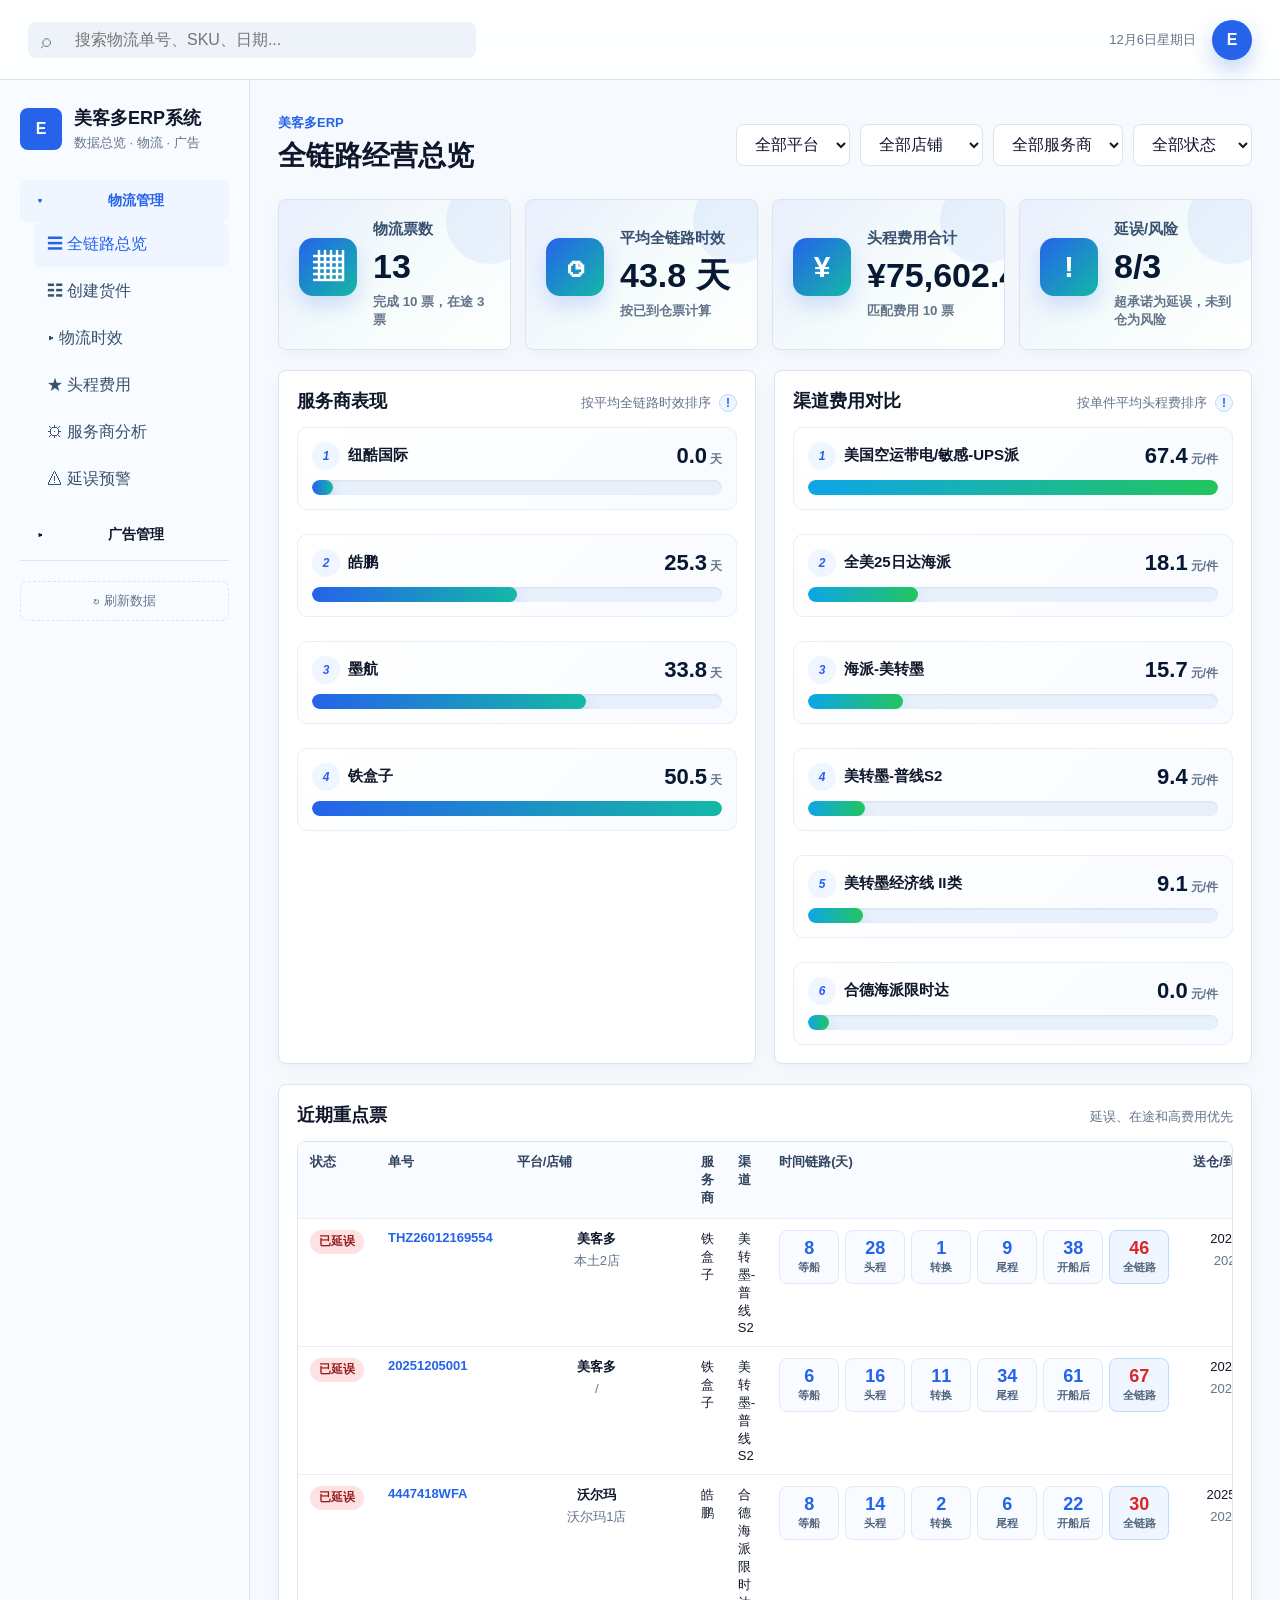
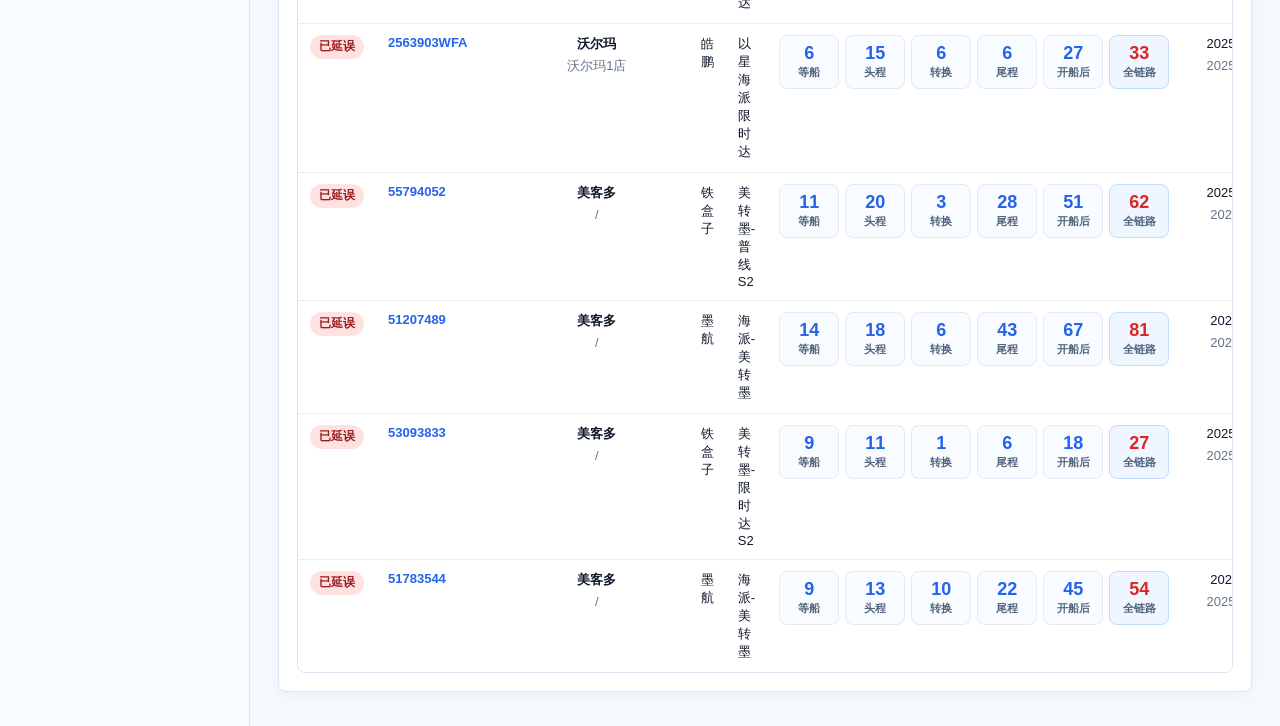
==== erp.html @ ea3d3264 "Add files via upload" ====
﻿<!doctype html>
<html lang="zh-CN">
<head>
  <meta charset="UTF-8" />
  <meta name="viewport" content="width=device-width, initial-scale=1.0" />
  <title>美客多ERP系统</title>
  <link rel="stylesheet" href="./styles.css?v=202605110001" />
  <link rel="stylesheet" href="./erp.css" />
</head>
<body>
  <div class="shell">
    <!-- 顶部栏 -->
    <header class="app-header">
      <div class="search-box">
        <span class="search-icon">&#x2315;</span>
        <input id="global-search" type="search" placeholder="搜索物流单号、SKU、日期..." />
      </div>
      <div class="header-right">
        <span class="header-time" id="header-time"></span>
        <div class="avatar" id="header-avatar">E</div>
      </div>
    </header>

    <div class="layout">
      <!-- 统一侧边栏 -->
      <aside class="sidebar">
        <div class="brand">
          <div class="brand-mark">E</div>
          <div>
            <h1>美客多ERP系统</h1>
            <p>数据总览 &middot; 物流 &middot; 广告</p>
          </div>
        </div>
        <nav class="nav">
          <div class="nav-group" data-group="logistics">
            <button class="nav-group-toggle" data-group="logistics">
              <span class="nav-group-arrow">&#9656;</span>
              <span class="nav-group-text">物流管理</span>
            </button>
            <div class="nav-group-items collapsed">
              <button class="nav-btn active" data-view="dashboard">
                <span class="nav-icon">&#9776;</span> 全链路总览
              </button>
              <button class="nav-btn" data-view="create">
                <span class="nav-icon">&#9783;</span> 创建货件
              </button>
              <button class="nav-btn" data-view="tracking">
                <span class="nav-icon">&#9656;</span> 物流时效
              </button>
              <button class="nav-btn" data-view="costs">
                <span class="nav-icon">&#9733;</span> 头程费用
              </button>
              <button class="nav-btn" data-view="providers">
                <span class="nav-icon">&#9881;</span> 服务商分析
              </button>
              <button class="nav-btn" data-view="alerts">
                <span class="nav-icon">&#9888;</span> 延误预警
              </button>
            </div>
          </div>
          <div class="nav-group" data-group="ads">
            <button class="nav-group-toggle" data-group="ads">
              <span class="nav-group-arrow">&#9656;</span>
              <span class="nav-group-text">广告管理</span>
            </button>
            <div class="nav-group-items collapsed">
              <button class="nav-btn ad-nav-btn" data-view="ad-dashboard">
                <span class="nav-icon">&#9776;</span> &#24215;&#38138;&#32463;&#33829;&#24635;&#35272;
              </button>
              <button class="nav-btn ad-nav-btn" data-view="ad-profit">
                <span class="nav-icon">&#9638;</span> &#27599;&#26085;&#30408;&#21033;&#34920;
              </button>
              <button class="nav-btn ad-nav-btn" data-view="ad-detail">
                <span class="nav-icon">&#9783;</span> &#21333;&#21697;&#24191;&#21578;&#35786;&#26029;
              </button>
              <button class="nav-btn ad-nav-btn" data-view="ad-manage">
                <span class="nav-icon">&#9881;</span> &#25968;&#25454;&#23548;&#20837;
              </button>



            </div>
          </div>
        </nav>
        <div class="sidebar-footer">
          <button class="refresh-btn" id="refresh-data" title="刷新数据">&#x21bb; 刷新数据</button>
        </div>
      </aside>

      <!-- 主内容区 -->
      <main class="main">
        <header class="page-head">
          <div>
            <p class="eyebrow" id="page-eyebrow">美客多ERP</p>
            <div class="title-row">
              <h2 id="view-title">全链路经营总览</h2>
              <button class="ghost-btn back-list-btn" type="button" id="back-to-list" data-view-target="tracking" hidden>返回</button>
            </div>
          </div>
          <div class="page-tools" id="page-tools">
            <!-- 物流筛选器 -->
            <div class="filters logistics-filters" id="logistics-filters">
              <select id="platform-filter" aria-label="平台筛选"></select>
              <select id="store-filter" aria-label="店铺筛选"></select>
              <select id="provider-filter" aria-label="服务商筛选"></select>
              <select id="status-filter" aria-label="状态筛选">
                <option value="all">全部状态</option>
                <option value="delayed">已延误</option>
                <option value="risk">在途风险</option>
                <option value="normal">正常/完成</option>
              </select>
            </div>
            <!-- 广告筛选器 -->
            <div class="filters ad-filters" id="ad-filters" style="display:none">
              <select id="filter-store" aria-label="按店铺"></select>
              <select id="filter-sku" aria-label="按SKU"></select>
              <select id="filter-range" aria-label="时间段">
                <option value="today">今日</option>
                <option value="7" selected>近7天</option>
                <option value="15">近15天</option>
                <option value="30">30天</option>
                <option value="recent30">近30天</option>
                <option value="month">按月份</option>
                <option value="custom">自定义</option>
              </select>
              <input id="filter-start" type="date" aria-label="开始日期" hidden />
              <input id="filter-end" type="date" aria-label="结束日期" hidden />
              <select id="filter-month" aria-label="按月份">
                <option value="">全部月份</option>
              </select>
            </div>
          </div>
        </header>

        <!-- ═══ 物流模块 ═══ -->
        <section id="dashboard" class="view logistics-module active">
          <div class="kpi-grid" id="kpi-grid"></div>
          <div class="split">
            <section class="panel">
              <div class="panel-head"><h3>服务商表现</h3><span>按平均全链路时效排序 <button class="tip" type="button" aria-label="计算逻辑">!</button><em class="tip-pop">仅统计当前筛选下已到海外仓的货件；平均全链路时效 = 每票(海外仓到货日期 - 送仓日期)的平均值，数值越小代表越快。</em></span></div>
              <div id="provider-bars" class="bar-list"></div>
            </section>
            <section class="panel">
              <div class="panel-head"><h3>渠道费用对比</h3><span>按单件平均头程费排序 <button class="tip" type="button" aria-label="计算逻辑">!</button><em class="tip-pop">按当前货件逐票计算；单件平均头程费 = 单票总费用 / 单票总数量，再按渠道取平均值并从高到低展示。</em></span></div>
              <div id="channel-bars" class="bar-list"></div>
            </section>
          </div>
          <section class="panel">
            <div class="panel-head"><h3>近期重点票</h3><span>延误、在途和高费用优先</span></div>
            <div class="table-wrap"><table id="priority-table"></table></div>
          </section>
        </section>

        <section id="create" class="view logistics-module">
          <div class="form-page">
            <div class="form-main">
              <form id="shipment-form">
                <input name="recordId" type="hidden" />
                <section class="form-panel">
                  <div class="section-title"><span>&#9633;</span><h3>基本信息</h3></div>
                  <div class="form-grid">
                    <label data-field-label="服务商">服务商 *<input name="provider" list="provider-options" placeholder="选择或输入服务商" required /></label>
                    <label data-field-label="物流渠道">物流渠道<input name="channel" list="channel-options" placeholder="选择或输入渠道" /></label>
                    <label data-field-label="物流商单号">物流商单号 *<input name="trackingNo" placeholder="请输入物流商单号" required /></label>
                    <label data-field-label="平台">平台 *<input name="platform" list="platform-options" placeholder="选择或输入平台" required /></label>
                    <label data-field-label="店铺">店铺<input name="store" list="store-options" placeholder="选择或输入店铺" /></label>
                    <label data-field-label="平台货件号">平台货件号<input name="platformShipmentNo" placeholder="请输入平台货件号" /></label>
                    <label data-field-label="下单日期">下单日期<input name="orderDate" type="text" data-date-input readonly placeholder="选择日期" /></label>
                    <label data-field-label="状态">状态
                      <select name="shipmentStatus">
                        <option value="在途">在途</option>
                        <option value="完成">完成</option>
                        <option value="延误">延误</option>
                      </select>
                    </label>
                  </div>
                </section>
                <section class="form-panel">
                  <div class="section-title"><span>&#9632;</span><h3>时间节点</h3></div>
                  <div class="form-grid">
                    <label data-field-label="送仓日期">送仓日期<div class="date-control"><input name="warehouseDate" type="text" data-date-input readonly placeholder="选择日期" /><button type="button" data-clear="warehouseDate">&times;</button></div></label>
                    <label data-field-label="实际开船日期">实际开船日期<div class="date-control"><input name="departureDate" type="text" data-date-input readonly placeholder="选择日期" /><button type="button" data-clear="departureDate">&times;</button></div></label>
                    <label data-field-label="实际到港日期">实际到港日期<div class="date-control"><input name="portArrivalDate" type="text" data-date-input readonly placeholder="选择日期" /><button type="button" data-clear="portArrivalDate">&times;</button></div></label>
                    <label data-field-label="卡派时间">卡派时间<div class="date-control"><input name="truckDate" type="text" data-date-input readonly placeholder="选择日期" /><button type="button" data-clear="truckDate">&times;</button></div></label>
                    <label data-field-label="海外仓到货时间">海外仓到货时间<div class="date-control"><input name="overseasArrivalDate" type="text" data-date-input readonly placeholder="选择日期" /><button type="button" data-clear="overseasArrivalDate">&times;</button></div></label>
                    <label data-field-label="服务商承诺时效">服务商承诺时效<input name="promisedDays" type="number" min="0" step="1" placeholder="例如 40" /></label>
                  </div>
                </section>
                <section class="form-panel">
                  <div class="section-title"><span>&#9670;</span><h3>货量与费用</h3></div>
                  <div class="form-grid">
                    <label data-field-label="送仓件数">送仓件数<input name="pieces" type="number" min="0" step="1" /></label>
                    <label data-field-label="总数量">总数量<input name="quantity" type="number" min="0" step="1" /></label>
                    <label data-field-label="体积(CBM)">体积(CBM)<input name="volume" type="number" min="0" step="0.001" /></label>
                    <label data-field-label="实重(KG)">实重(KG)<input name="weight" type="number" min="0" step="0.01" /></label>
                    <label data-field-label="费用(￥)">费用(￥)<input name="fee" type="number" min="0" step="0.01" /></label>
                    <label class="wide" data-field-label="备注">备注<textarea name="remark" rows="4" placeholder="填写异常原因、延误说明或跟进记录"></textarea></label>
                  </div>
                </section>
                <div class="form-actions">
                  <button class="ghost-btn" type="button" id="cancel-edit">取消编辑</button>
                  <button class="ghost-btn" type="reset">清空</button>
                  <button class="primary-btn" type="submit" id="save-btn">保存记录</button>
                </div>
              </form>
            </div>
            <aside class="calc-panel">
              <h3>实时计算</h3>
              <div class="calc-list">
                <div><span>等待开船天数</span><strong id="calc-wait">--</strong><small>Waiting for Departure</small></div>
                <div><span>实际头程天数</span><strong id="calc-first">--</strong><small>Actual First Leg</small></div>
                <div><span>转换天数</span><strong id="calc-transfer">--</strong><small>Transfer Days</small></div>
                <div><span>尾程天数</span><strong id="calc-last">--</strong><small>Last Mile Days</small></div>
                <div><span>开船-全链路</span><strong id="calc-from-departure">--</strong><small>From Departure</small></div>
                <div><span>全链路时效</span><strong id="calc-total">--</strong><small>Total Full Chain</small></div>
                <div><span>承诺差异</span><strong id="calc-diff">--</strong><small>Actual - Promise</small></div>
              </div>
            </aside>
          </div>
          <datalist id="platform-options"></datalist>
          <datalist id="provider-options"></datalist>
          <datalist id="store-options"></datalist>
          <datalist id="channel-options"></datalist>
        </section>

        <section id="tracking" class="view logistics-module">
          <section class="panel">
            <div class="panel-head"><h3>物流时效追踪</h3><span>点击单号可进入编辑</span></div>
            <div class="table-wrap"><table id="tracking-table"></table></div>
          </section>
        </section>

        <section id="costs" class="view logistics-module">
          <div class="kpi-grid compact" id="cost-kpis"></div>
          <section class="panel">
            <div class="panel-head"><h3>头程费用核算</h3><span>搜索单号会展示关联费用</span></div>
            <div class="table-wrap"><table id="cost-table"></table></div>
          </section>
        </section>

        <section id="providers" class="view logistics-module">
          <section class="panel">
            <div class="panel-head"><h3>服务商表现分析</h3><span>搜索单号时自动聚焦关联服务商</span></div>
            <div class="table-wrap"><table id="provider-table"></table></div>
          </section>
        </section>

        <section id="alerts" class="view logistics-module">
          <section class="panel warning-panel">
            <div class="panel-head"><h3>延误预警</h3><span>实际超承诺或在途超期</span></div>
            <div id="alert-list" class="alert-list"></div>
          </section>
        </section>

        <!-- ═══ 广告模块 ═══ -->
        <div class="ad-module" id="ad-module">
          <!-- 视图1：广告总览 -->
          <section id="ad-dashboard" class="view">
            <div class="kpi-grid" id="dashboard-kpis"></div>
            <div class="split">
              <section class="panel">
                <div class="panel-head chart-panel-head"><div class="panel-title-copy"><h3>&#x6BCF;&#x65E5;&#x82B1;&#x8D39;&#x8D8B;&#x52BF;&#xFF08;US&#xFF09;</h3><p class="panel-subtitle">&#x6309;&#x5168;&#x5C40;&#x7B5B;&#x9009;&#x6761;&#x4EF6;&#x5C55;&#x793A;&#x6BCF;&#x65E5;&#x5E7F;&#x544A;&#x82B1;&#x8D39;</p></div><div id="sku-spend-toggle" class="chart-head-actions"></div></div>
                <div id="sku-spend-chart" class="chart-area"></div>
              </section>
              <section class="panel">
                <div class="panel-head chart-panel-head"><div class="panel-title-copy"><h3>&#x6BCF;&#x65E5;&#x9500;&#x91CF;&#x8D8B;&#x52BF;</h3><p class="panel-subtitle">&#x6309;&#x5168;&#x5C40;&#x7B5B;&#x9009;&#x6761;&#x4EF6;&#x5C55;&#x793A;&#x81EA;&#x7136;+&#x5E7F;&#x544A;&#x9500;&#x91CF;</p></div></div>
                <div id="sku-sales-chart" class="chart-area"></div>
              </section>
            </div>
            <section class="panel">
              <div class="panel-head"><h3>店铺访问量</h3><span>按当前筛选条件汇总每日访问表现</span></div>
              <div class="table-wrap"><table id="latest-table"></table></div>
            </section>
          </section>

          <!-- 视图2：每日盈利表 -->
          <section id="ad-profit" class="view">
            <div class="kpi-grid compact" id="profit-kpis"></div>
            <div class="split profit-visuals">
              <section class="panel">
                <div class="panel-head profit-trend-head">
                  <div><h3>&#x5F53;&#x6708;&#x76C8;&#x5229;&#x8D8B;&#x52BF;</h3><span id="profit-chart-note">&#x6309;SKU&#x6C47;&#x603B;&#x5C55;&#x793A;&#x4ECA;&#x65E5;&#x76C8;&#x4E8F;(US)</span></div>
                  <div class="segmented-toggle" id="profit-chart-toggle" aria-label="profit chart mode">
                    <button type="button" data-mode="summary" class="active">&#x6C47;&#x603B;</button>
                    <button type="button" data-mode="detail">&#x660E;&#x7EC6;</button>
                  </div>
                </div>
                <div id="profit-chart" class="chart-area trend-chart"></div>
              </section>
              <section class="panel">
                <div class="panel-head"><h3>TOP10&#x76C8;&#x5229;SKU</h3><span>&#x6309;&#x76C8;&#x5229;&#x91D1;&#x989D;&#x6392;&#x5E8F;(US)</span></div>
                <div id="profit-top-chart" class="chart-area trend-chart"></div>
              </section>
            </div>
            <section class="panel full-width">
              <div class="panel-head"><h3>&#x6BCF;&#x65E5;&#x76C8;&#x5229;&#x660E;&#x7EC6;</h3><span>&#x53CC;&#x51FB;&#x5355;&#x4EF6;&#x5229;&#x6DA6;&#x53EF;&#x624B;&#x52A8;&#x4FEE;&#x6B63;&#xFF1B;&#x603B;&#x8BA2;&#x5355;&#x91CF;&#x6765;&#x81EA;&#x5F53;&#x5929;&#x81EA;&#x7136;&#x9500;&#x91CF; + &#x5E7F;&#x544A;&#x9500;&#x91CF;</span></div>
              <div class="table-wrap detail-table-wrap">
                <table id="profit-table"></table>
              </div>
            </section>
          </section>

          <!-- 视图2：SKU明细 -->
          <section id="ad-detail" class="view">
            <div class="detail-toolbar">
              <div class="sku-tabs" id="sku-tabs"></div>
              <div class="month-tabs" id="detail-month-tabs"></div>
            </div>
            <section class="panel full-width">
              <div class="table-wrap detail-table-wrap">
                <table id="detail-table"></table>
              </div>
            </section>
          </section>

          <!-- 视图3：周报分析 -->
          <section id="ad-weekly" class="view">
            <div class="weekly-toolbar">
              <div class="sku-tabs" id="weekly-sku-tabs"></div>
              <div class="month-tabs" id="weekly-month-tabs"></div>
            </div>
            <div class="kpi-grid compact" id="weekly-kpis"></div>
            <section class="panel">
              <div class="panel-head"><h3>自然周汇总</h3><span>周销量=自然+广告 &middot; 周预算=花费总和 &middot; 周ACOS=预算/销售额</span></div>
              <div class="table-wrap"><table id="weekly-table"></table></div>
            </section>
            <section class="panel">
              <div class="panel-head"><h3>每日趋势</h3><span>曝光/点击/花费按天变化</span></div>
              <div id="trend-chart" class="chart-area trend-chart"></div>
            </section>
          </section>

          <!-- 视图4：数据管理 -->
          <section id="ad-manage" class="view">
            <div class="manage-actions">
              <div class="action-card">
                <h4>Excel导入</h4>
                <p>从广告数据Excel文件导入到数据库</p>
                <div class="import-row">
                  <input type="text" id="import-path" placeholder="Excel文件路径" / value="D:\骞冲彴\缇庡澶?璺ㄥ\骞垮憡\2026.05缇庡澶氬箍鍛婃暟鎹?.xlsx">
                  <button class="browse-btn" id="btn-browse" type="button">&#128194; 浏览</button>
                </div>
                <input type="file" id="import-file" accept=".xlsx,.xls" style="display:none" />
                <button class="primary-btn" id="btn-import">导入数据</button>
              </div>
              <div class="action-card">
                <h4>Excel导出</h4>
                <p>导出指定月份的广告数据为Excel</p>
                <select id="export-month"></select>
                <button class="primary-btn" id="btn-export">导出数据</button>
              </div>
              <div class="action-card">
                <h4>重算周汇总</h4>
                <p>根据每日数据重新计算自然周汇总</p>
                <select id="calc-month"></select>
                <button class="primary-btn" id="btn-calc">重新计算</button>
              </div>
            </div>
            <section class="panel">
              <div class="panel-head"><h3>按型号查看导入数据</h3><span id="data-count">共 0 条记录</span></div>
              <div class="detail-toolbar">
                <div class="sku-tabs" id="manage-sku-tabs"></div>
                <div class="month-tabs" id="manage-month-tabs"></div>
              </div>
              <div class="table-wrap detail-table-wrap"><table id="manage-table"></table></div>
            </section>
          </section>
        </div>

      </main>
    </div>
  </div>

  <!-- Toast通知 -->
  <div id="toast" class="toast hidden"></div>

  <!-- 物流系统JS（不修改）-->
  <script src="./app.js?v=202605110001"></script>
  <!-- 统一适配层 -->
  <script src="./erp.js?v=2026051903"></script>
</body>
</html>
---- styles.css ----
﻿:root {
  color-scheme: light;
  --blue: #2563eb;
  --blue-2: #1d4ed8;
  --blue-soft: #eff6ff;
  --ink: #0f172a;
  --muted: #64748b;
  --line: #dbe4f0;
  --bg: #f6f9fd;
  --panel: #ffffff;
  --danger: #dc2626;
  --warn: #d97706;
  --ok: #059669;
  --shadow: 0 14px 36px rgba(15, 23, 42, 0.08);
}

* {
  box-sizing: border-box;
}

body {
  margin: 0;
  font-family: "Microsoft YaHei", "Segoe UI", Arial, sans-serif;
  color: var(--ink);
  background: var(--bg);
}

button,
input,
select,
textarea {
  font: inherit;
}

.shell {
  min-height: 100vh;
}

.app-header {
  height: 80px;
  display: flex;
  align-items: center;
  justify-content: space-between;
  padding: 0 28px;
  background: rgba(255, 255, 255, 0.9);
  border-bottom: 1px solid var(--line);
  backdrop-filter: blur(10px);
}

.search-box {
  width: min(448px, 60vw);
  height: 36px;
  display: flex;
  align-items: center;
  gap: 10px;
  padding: 0 13px;
  border-radius: 8px;
  background: #eef3fa;
  color: #7c8da7;
}

.search-box input {
  width: 100%;
  border: 0;
  outline: 0;
  background: transparent;
  color: var(--ink);
}

.search-icon {
  font-size: 20px;
  line-height: 1;
}

.avatar {
  width: 40px;
  height: 40px;
  display: grid;
  place-items: center;
  border-radius: 999px;
  background: var(--blue);
  color: #fff;
  font-weight: 800;
  box-shadow: 0 10px 22px rgba(37, 99, 235, 0.28);
}

.layout {
  display: grid;
  grid-template-columns: 250px 1fr;
}

.sidebar {
  min-height: calc(100vh - 80px);
  padding: 26px 20px;
  background: #f8fbff;
  border-right: 1px solid var(--line);
}

.brand {
  display: flex;
  align-items: center;
  gap: 12px;
  margin-bottom: 28px;
}

.brand-mark {
  width: 42px;
  height: 42px;
  display: grid;
  place-items: center;
  border-radius: 8px;
  background: var(--blue);
  color: #fff;
  font-weight: 800;
}

.brand h1 {
  margin: 0;
  font-size: 18px;
}

.brand p,
.form-title p {
  margin: 4px 0 0;
  color: var(--muted);
  font-size: 13px;
}

.nav {
  display: grid;
  gap: 8px;
}

.nav-btn {
  border: 0;
  border-radius: 8px;
  background: transparent;
  color: #38516f;
  text-align: left;
  padding: 12px 13px;
  cursor: pointer;
}

.nav-btn:hover,
.nav-btn.active {
  color: var(--blue);
  background: var(--blue-soft);
}

.main {
  min-width: 0;
  padding: 34px 28px;
}

.page-head {
  display: flex;
  justify-content: space-between;
  align-items: center;
  gap: 18px;
  margin-bottom: 24px;
}

.eyebrow {
  margin: 0 0 5px;
  color: var(--blue);
  font-size: 13px;
  font-weight: 700;
}

h2,
h3,
h4 {
  margin: 0;
}

h2 {
  font-size: 28px;
}

.title-row {
  display: flex;
  align-items: center;
  gap: 14px;
}

.page-tools {
  display: grid;
  justify-items: end;
  gap: 10px;
}

.filters {
  display: flex;
  flex-wrap: wrap;
  justify-content: flex-end;
  gap: 10px;
}

[hidden] {
  display: none !important;
}

select,
input,
textarea {
  border: 1px solid var(--line);
  background: #fff;
  color: var(--ink);
  border-radius: 8px;
  outline: 0;
}

select,
input {
  min-height: 42px;
  padding: 0 14px;
}

textarea {
  resize: vertical;
  padding: 12px 14px;
}

select:focus,
input:focus,
textarea:focus {
  border-color: #93b4ff;
  box-shadow: 0 0 0 3px rgba(37, 99, 235, 0.12);
}

.view {
  display: none;
}

.view.active {
  display: grid;
  gap: 20px;
}

.kpi-grid {
  display: grid;
  grid-template-columns: repeat(4, minmax(150px, 1fr));
  gap: 14px;
}

.kpi-grid.compact {
  grid-template-columns: repeat(3, minmax(180px, 1fr));
}

.kpi,
.panel,
.form-panel {
  background: var(--panel);
  border: 1px solid var(--line);
  border-radius: 8px;
  box-shadow: 0 6px 18px rgba(15, 23, 42, 0.04);
}

.kpi {
  position: relative;
  overflow: hidden;
  min-height: 132px;
  padding: 20px;
  display: grid;
  grid-template-columns: auto 1fr;
  align-items: center;
  gap: 16px;
  background:
    linear-gradient(135deg, rgba(37, 99, 235, 0.1), rgba(20, 184, 166, 0.04) 55%, rgba(255, 255, 255, 0)),
    #ffffff;
}

.kpi span {
  display: block;
  color: #38516f;
  font-size: 15px;
  font-weight: 900;
  margin-bottom: 10px;
}

.kpi strong {
  display: block;
  color: #061832;
  font-size: 34px;
  line-height: 1.05;
  letter-spacing: 0;
  margin-top: 6px;
}

.kpi small {
  display: block;
  margin-top: 8px;
  color: var(--muted);
  font-weight: 700;
}

.kpi::after {
  content: "";
  position: absolute;
  right: -22px;
  top: -22px;
  width: 86px;
  height: 86px;
  border-radius: 999px;
  background: rgba(37, 99, 235, 0.08);
}

.kpi-icon {
  width: 58px;
  height: 58px;
  display: grid;
  place-items: center;
  border-radius: 14px;
  background: linear-gradient(135deg, #2563eb, #14b8a6);
  color: var(--blue);
  color: #ffffff;
  font-size: 30px;
  font-weight: 900;
  margin-bottom: 14px;
  box-shadow: 0 10px 20px rgba(37, 99, 235, 0.18);
}

.kpi-copy {
  min-width: 0;
}

.split {
  display: grid;
  grid-template-columns: 1fr 1fr;
  gap: 18px;
}

.panel {
  padding: 18px;
  min-width: 0;
}

.panel-head {
  display: flex;
  justify-content: space-between;
  align-items: baseline;
  gap: 14px;
  margin-bottom: 14px;
}

.panel-head h3 {
  font-size: 18px;
}

.panel-head span {
  color: var(--muted);
  font-size: 13px;
  position: relative;
}

.tip {
  width: 18px;
  height: 18px;
  margin-left: 4px;
  border: 1px solid #bfdbfe;
  border-radius: 999px;
  background: #eff6ff;
  color: var(--blue);
  font-size: 12px;
  font-weight: 900;
  cursor: help;
  line-height: 1;
}

.tip-pop {
  display: none;
  position: absolute;
  right: 0;
  top: 26px;
  z-index: 20;
  width: min(320px, 72vw);
  padding: 10px 12px;
  border: 1px solid #bfdbfe;
  border-radius: 8px;
  background: #ffffff;
  box-shadow: var(--shadow);
  color: #334155;
  font-style: normal;
  line-height: 1.55;
}

.tip:hover + .tip-pop,
.tip:focus + .tip-pop {
  display: block;
}

.bar-list {
  display: grid;
  gap: 14px;
}

.bar-row {
  display: grid;
  gap: 10px;
  padding: 14px;
  border: 1px solid #e6effa;
  border-radius: 10px;
  background: linear-gradient(135deg, #ffffff, #f8fbff);
}

.bar-row + .bar-row {
  margin-top: 10px;
}

.bar-meta {
  display: flex;
  justify-content: space-between;
  align-items: center;
  gap: 10px;
  font-size: 13px;
}

.bar-meta strong {
  display: inline-flex;
  align-items: center;
  gap: 8px;
  font-size: 15px;
  color: #0f172a;
}

.bar-value {
  display: inline-flex;
  align-items: baseline;
  gap: 3px;
  color: #061832;
  font-size: 22px;
  font-weight: 900;
  letter-spacing: 0;
}

.bar-value small {
  color: #64748b;
  font-size: 12px;
  font-weight: 800;
}

.rank-dot {
  width: 28px;
  height: 28px;
  display: inline-grid;
  place-items: center;
  border-radius: 999px;
  background: #eff6ff;
  color: var(--blue);
  font-size: 12px;
  font-weight: 900;
}

.bar-track {
  height: 15px;
  border-radius: 999px;
  background: #e8f0fb;
  overflow: hidden;
  box-shadow: inset 0 1px 2px rgba(15, 23, 42, 0.08);
}

.bar-fill {
  height: 100%;
  border-radius: 999px;
  background: linear-gradient(90deg, #2563eb, #14b8a6);
  box-shadow: 0 6px 16px rgba(37, 99, 235, 0.22);
}

.bar-fill.cost {
  background: linear-gradient(90deg, #0ea5e9, #22c55e);
  box-shadow: 0 6px 16px rgba(14, 165, 233, 0.2);
}

.table-wrap {
  overflow: auto;
  border: 1px solid var(--line);
  border-radius: 8px;
}

table {
  width: 100%;
  min-width: 1080px;
  border-collapse: collapse;
  background: #fff;
}

th,
td {
  padding: 11px 12px;
  border-bottom: 1px solid #e8eef6;
  text-align: left;
  font-size: 13px;
  vertical-align: top;
}

th {
  position: sticky;
  top: 0;
  background: #f8fbff;
  color: #31435d;
  font-weight: 700;
}

tr:last-child td {
  border-bottom: 0;
}

.pill {
  display: inline-flex;
  align-items: center;
  min-height: 24px;
  padding: 3px 9px;
  border-radius: 999px;
  font-size: 12px;
  font-weight: 700;
  white-space: nowrap;
}

.pill.ok {
  color: #047857;
  background: #dcfce7;
}

.pill.warn {
  color: #92400e;
  background: #fef3c7;
}

.pill.danger {
  color: #991b1b;
  background: #fee2e2;
}

.muted {
  color: var(--muted);
}

.form-page {
  display: grid;
  grid-template-columns: minmax(0, 1fr) 412px;
  gap: 24px;
  align-items: start;
}

.form-main {
  display: grid;
  gap: 24px;
}

.form-title {
  display: flex;
  gap: 16px;
  align-items: center;
  justify-content: space-between;
}

.circle-btn {
  width: 38px;
  height: 38px;
  border: 1px solid var(--line);
  border-radius: 999px;
  background: #fff;
  color: #52647d;
  cursor: pointer;
  box-shadow: 0 4px 12px rgba(15, 23, 42, 0.06);
}

#shipment-form {
  display: grid;
  gap: 24px;
}

.form-panel {
  padding: 32px;
}


.section-title {
  display: flex;
  align-items: center;
  gap: 12px;
  padding-bottom: 18px;
  margin-bottom: 22px;
  border-bottom: 1px solid #e8eef6;
}

.section-title span {
  width: 34px;
  height: 34px;
  display: grid;
  place-items: center;
  border-radius: 8px;
  background: var(--blue-soft);
  color: var(--blue);
  font-weight: 800;
}

.form-grid {
  display: grid;
  grid-template-columns: repeat(2, minmax(220px, 1fr));
  gap: 18px 16px;
}

.date-control {
  display: grid;
  grid-template-columns: 1fr;
  align-items: center;
  position: relative;
}

.date-control input {
  min-width: 0;
  padding-right: 48px;
}

.date-control input::-webkit-calendar-picker-indicator {
  display: none;
}

.date-control button {
  position: absolute;
  right: 10px;
  top: 50%;
  width: 24px;
  height: 24px;
  min-height: 0;
  transform: translateY(-50%);
  border: 0;
  border-radius: 999px;
  background: #e2e8f0;
  color: #1d4ed8;
  font-weight: 800;
  cursor: pointer;
  line-height: 1;
}

.inline-clear {
  position: relative;
  display: grid;
}

.inline-clear input,
.inline-clear select,
.inline-clear textarea {
  width: 100%;
  padding-right: 42px;
}

.inline-clear textarea {
  padding-right: 42px;
}

.inline-clear button {
  position: absolute;
  right: 10px;
  top: 50%;
  width: 24px;
  height: 24px;
  transform: translateY(-50%);
  border: 0;
  border-radius: 999px;
  background: #e2e8f0;
  color: #1d4ed8;
  font-weight: 900;
  cursor: pointer;
  line-height: 1;
}

.inline-clear textarea + button {
  top: 22px;
}

.date-popover {
  position: fixed;
  z-index: 1000;
  width: 360px;
  padding: 16px;
  border: 1px solid #bfdbfe;
  border-radius: 12px;
  background: #ffffff;
  box-shadow: 0 18px 46px rgba(15, 23, 42, 0.18);
}

.date-popover-head {
  display: flex;
  align-items: center;
  justify-content: space-between;
  gap: 12px;
  margin-bottom: 14px;
}

.date-popover-head strong {
  font-size: 16px;
}

.date-nav {
  display: flex;
  gap: 6px;
}

.date-nav button,
.date-actions button {
  border: 1px solid #bfdbfe;
  border-radius: 8px;
  background: #eff6ff;
  color: var(--blue);
  font-weight: 800;
  cursor: pointer;
}

.date-nav button {
  width: 32px;
  height: 32px;
}

.date-grid,
.date-week {
  display: grid;
  grid-template-columns: repeat(7, 1fr);
  gap: 6px;
}

.date-week {
  margin-bottom: 8px;
  color: var(--muted);
  font-size: 12px;
  text-align: center;
}

.date-day {
  height: 38px;
  border: 0;
  border-radius: 8px;
  background: #f8fbff;
  color: #14233b;
  cursor: pointer;
}

.date-day:hover {
  background: #dbeafe;
  color: #1d4ed8;
}

.date-day.is-muted {
  color: #94a3b8;
  background: #f8fafc;
}

.date-day.is-selected {
  background: var(--blue);
  color: #ffffff;
  font-weight: 900;
}

.date-actions {
  display: flex;
  justify-content: flex-end;
  gap: 8px;
  margin-top: 14px;
}

.date-actions button {
  min-height: 34px;
  padding: 0 12px;
}

label {
  display: grid;
  gap: 8px;
  color: #14233b;
  font-size: 14px;
  font-weight: 700;
}

label.wide {
  grid-column: 1 / -1;
}

.form-actions {
  display: flex;
  justify-content: flex-end;
  gap: 12px;
}

.primary-btn,
.ghost-btn {
  display: inline-flex;
  align-items: center;
  justify-content: center;
  border: 0;
  border-radius: 8px;
  min-height: 44px;
  padding: 0 20px;
  font-weight: 800;
  line-height: 1;
  cursor: pointer;
}

.link-btn,
.danger-link-btn {
  border: 0;
  background: transparent;
  font-weight: 800;
  cursor: pointer;
  padding: 0;
}

.link-btn {
  color: var(--blue);
}

.danger-link-btn {
  color: var(--danger);
}

.platform-store-cell {
  min-width: 160px;
  display: grid;
  gap: 4px;
  line-height: 1.45;
  word-break: keep-all;
}

.platform-store-cell strong,
.platform-store-cell span {
  white-space: normal;
}

.platform-store-cell span {
  color: var(--muted);
}

.stack-cell {
  display: grid;
  justify-items: center;
  align-content: center;
  gap: 5px;
  line-height: 1.35;
  text-align: center;
}

.promise-diff-cell {
  min-width: 96px;
}

.promise-diff-cell .diff-muted {
  display: inline-flex;
  align-items: center;
  justify-content: center;
  min-height: 24px;
  color: var(--muted);
  font-weight: 700;
}

.date-stack-cell {
  min-width: 92px;
}

.remark-cell {
  position: relative;
  display: inline-block;
  max-width: 180px;
}

.remark-preview {
  display: block;
  overflow: hidden;
  text-overflow: ellipsis;
  white-space: nowrap;
}

.remark-pop {
  display: none;
  position: absolute;
  left: 0;
  top: calc(100% + 8px);
  z-index: 40;
  width: min(360px, 68vw);
  padding: 10px 12px;
  border: 1px solid #dbe4f0;
  border-radius: 8px;
  background: #ffffff;
  box-shadow: 0 14px 34px rgba(15, 23, 42, 0.14);
  color: #334155;
  line-height: 1.55;
  white-space: normal;
  word-break: break-word;
}

.remark-cell:hover .remark-pop,
.remark-cell:focus-within .remark-pop {
  display: block;
}

#tracking-table {
  min-width: 1240px;
}

#tracking-table th,
#tracking-table td {
  word-break: keep-all;
  vertical-align: middle;
}

#tracking-table th:nth-child(2),
#tracking-table td:nth-child(2) {
  min-width: 128px;
}

#tracking-table th:nth-child(3),
#tracking-table td:nth-child(3) {
  min-width: 160px;
}

#tracking-table th:nth-child(4),
#tracking-table td:nth-child(4) {
  min-width: 96px;
}

#tracking-table th:nth-child(5),
#tracking-table td:nth-child(5) {
  min-width: 180px;
}

#tracking-table th:nth-child(8),
#tracking-table td:nth-child(8) {
  min-width: 128px;
}

#tracking-table th:nth-child(10),
#tracking-table td:nth-child(10) {
  width: 196px;
  max-width: 196px;
}

.back-list-btn {
  min-width: 112px;
}

.timeline-cell {
  min-width: 390px;
}

.timeline-grid {
  display: grid;
  grid-template-columns: repeat(6, minmax(54px, 1fr));
  gap: 6px;
}

.time-box {
  display: grid;
  gap: 3px;
  padding: 8px;
  border-radius: 8px;
  background: #f8fbff;
  border: 1px solid #e2eaf6;
  text-align: center;
}

.time-box strong {
  color: var(--blue);
  font-size: 18px;
  line-height: 1;
}

.time-box.total {
  background: #eff6ff;
  border-color: #bfdbfe;
}

.time-box.delayed strong {
  color: var(--danger);
}

.time-box span {
  color: #52647d;
  font-size: 11px;
  font-weight: 800;
  white-space: nowrap;
}

.primary-btn {
  background: var(--blue);
  color: #fff;
  box-shadow: 0 12px 24px rgba(37, 99, 235, 0.28);
}

.primary-btn:hover {
  background: var(--blue-2);
}

.ghost-btn {
  background: #eaf1fb;
  color: #39536f;
}

.calc-panel {
  position: sticky;
  top: 104px;
  padding: 28px 24px;
  border-radius: 8px;
  background: linear-gradient(180deg, #2563eb, #1d4ed8);
  color: #fff;
  box-shadow: var(--shadow);
}

.calc-panel h3 {
  margin-bottom: 18px;
}

.calc-list {
  display: grid;
  gap: 16px;
}

.calc-list div {
  display: grid;
  grid-template-columns: 1fr auto;
  gap: 2px 14px;
  padding-bottom: 13px;
  border-bottom: 1px solid rgba(255, 255, 255, 0.18);
}

.calc-list div:last-child {
  border-bottom: 0;
}

.calc-list span {
  font-weight: 800;
}

.calc-list strong {
  grid-column: 2;
  grid-row: 1 / span 2;
  align-self: center;
  font-size: 22px;
}

.calc-list small {
  color: #b8cdfd;
}

.alert-list {
  display: grid;
  gap: 12px;
}

.alert-card {
  display: grid;
  gap: 8px;
  padding: 14px;
  border: 1px solid #f6c9a8;
  border-radius: 8px;
  background: #fff7ed;
}

.alert-card.danger {
  border-color: #fecaca;
  background: #fff1f2;
}

.alert-card p {
  margin: 0;
  color: #4b5563;
  line-height: 1.55;
}

@media (max-width: 1100px) {
  .layout,
  .form-page,
  .split {
    grid-template-columns: 1fr;
  }

  .sidebar,
  .calc-panel {
    position: static;
  }

  .sidebar {
    min-height: auto;
  }

  .nav {
    grid-template-columns: repeat(6, minmax(110px, 1fr));
    overflow: auto;
  }
}

@media (max-width: 760px) {
  .app-header,
  .page-head {
    display: grid;
    height: auto;
    gap: 14px;
  }

  .app-header {
    padding: 18px;
  }

  .main {
    padding: 20px 16px;
  }

  .search-box,
  .filters select {
    width: 100%;
  }

  .page-tools,
  .filters,
  .form-grid,
  .kpi-grid,
  .kpi-grid.compact {
    display: grid;
    grid-template-columns: 1fr;
  }

  .form-panel {
    padding: 22px;
  }
}
---- erp.css ----
/* ═══════════════════════════════════════════════════════
   美客多ERP系统 - 统一样式
   广告模块作用域隔离 + 统一导航样式
   ═══════════════════════════════════════════════════════ */

/* ── 广告品牌色变量 ───────────────────────────────────── */
:root {
  --ad-brand: #7c3aed;
  --ad-brand-soft: #f5f3ff;
  --ad-brand-2: #6d28d9;
  --ad-gradient: linear-gradient(135deg, #7c3aed, #2563eb);
}

/* ── 广告模块容器 ─────────────────────────────────────── */
.ad-module {
  display: none;
}

.ad-module.active {
  display: grid;
  gap: 20px;
}

.ad-table-layout {
  display: grid;
  grid-template-columns: 260px minmax(0, 1fr);
  gap: 18px;
}

.ad-table-side {
  display: grid;
  align-content: start;
  gap: 16px;
}

.ad-table-side-section {
  display: grid;
  gap: 10px;
  padding: 14px;
  border: 1px solid var(--line);
  border-radius: 8px;
  background: #fff;
}

.ad-table-side-section label {
  font-weight: 800;
  color: #334155;
  font-size: 13px;
}

.ad-table-side-section textarea {
  min-height: 96px;
}

.ad-table-file-row {
  display: grid;
  grid-template-columns: minmax(0, 1fr) auto;
  gap: 8px;
}

.ad-table-file-row input {
  min-width: 0;
}

.ad-table-hint {
  margin: 0;
  color: var(--muted);
  font-size: 12px;
  line-height: 1.5;
}

.ad-table-product-actions {
  display: grid;
  grid-template-columns: 1fr 1fr;
  gap: 8px;
}

.ad-table-product-actions .primary-btn,
.ad-table-product-actions .danger-btn {
  padding: 9px 10px;
}

.danger-btn {
  border: 0;
  border-radius: 8px;
  padding: 10px 14px;
  background: var(--danger, #dc2626);
  color: #fff;
  font-weight: 700;
  cursor: pointer;
}

.ad-table-tabs,
.ad-table-month-tabs {
  display: flex;
  flex-wrap: wrap;
  gap: 8px;
}

.ad-table-tab {
  border: 1px solid var(--line);
  border-radius: 7px;
  padding: 8px 10px;
  background: #fff;
  color: var(--ink);
  cursor: pointer;
  max-width: 100%;
  overflow-wrap: anywhere;
}

.ad-table-tab.active {
  border-color: var(--ad-brand);
  background: var(--ad-brand-soft);
  color: var(--ad-brand);
  font-weight: 800;
}

.ad-table-main {
  min-width: 0;
}

.ad-table-topbar {
  display: flex;
  align-items: flex-start;
  justify-content: space-between;
  gap: 16px;
  margin-bottom: 16px;
}

.ad-table-topbar h3 {
  font-size: 22px;
}

.ad-table-month-tabs {
  justify-content: flex-end;
}

.ad-table-summary {
  display: grid;
  grid-template-columns: repeat(4, minmax(120px, 1fr));
  gap: 12px;
  margin-bottom: 16px;
}

.ad-profit-panel {
  margin-bottom: 16px;
}

.ad-profit-wrap {
  max-height: 280px;
}

.ad-table-wrap {
  overflow: auto;
  max-height: calc(100vh - 265px);
}

.ad-table-wrap table {
  width: max-content;
  min-width: 100%;
  border-collapse: separate;
  border-spacing: 0;
}

.ad-table-wrap th,
.ad-table-wrap td {
  border-right: 1px solid var(--line);
  border-bottom: 1px solid var(--line);
  padding: 8px 10px;
  min-width: 96px;
  max-width: 240px;
  font-size: 13px;
  vertical-align: top;
  background: #fff;
}

.ad-table-wrap th {
  position: sticky;
  top: 0;
  z-index: 2;
  background: #f5f3ff;
  white-space: nowrap;
}

.ad-table-wrap td:first-child,
.ad-table-wrap th:first-child {
  position: sticky;
  left: 0;
}

.ad-table-wrap td:first-child {
  z-index: 1;
  background: #fbfdff;
  font-weight: 700;
}

.ad-table-wrap th:first-child {
  z-index: 3;
  background: #ede9fe;
}

.ad-table-wrap td.text-col {
  min-width: 180px;
  white-space: pre-wrap;
}

.ad-table-wrap td.num {
  text-align: right;
  font-variant-numeric: tabular-nums;
}

.ad-table-wrap .empty {
  min-width: 420px;
  padding: 44px;
  color: var(--muted);
  text-align: center;
}

/* ── 导航分组 ─────────────────────────────────────────── */
.nav-group {
  margin-bottom: 4px;
}

.nav-group-toggle {
  display: flex;
  align-items: center;
  gap: 8px;
  width: 100%;
  border: 0;
  border-radius: 8px;
  background: transparent;
  color: var(--ink);
  font-size: 14px;
  font-weight: 700;
  padding: 12px 13px;
  cursor: pointer;
  transition: all 0.15s;
  user-select: none;
}

.nav-group-toggle:hover {
  background: #eef3fa;
}

.nav-group-toggle.active {
  color: var(--blue);
  background: var(--blue-soft);
}

.nav-group-toggle.active .nav-group-arrow {
  transform: rotate(90deg);
}

.nav-group-arrow {
  display: inline-block;
  font-size: 12px;
  transition: transform 0.2s ease;
  width: 14px;
  text-align: center;
  flex-shrink: 0;
}

.nav-group-text {
  flex: 1;
}

.nav-group-items {
  display: grid;
  gap: 2px;
  overflow: hidden;
  max-height: 500px;
  opacity: 1;
  transition: max-height 0.3s ease, opacity 0.2s ease, margin 0.2s ease;
  padding-left: 14px;
}

.nav-group-items.collapsed {
  max-height: 0;
  opacity: 0;
  padding-left: 14px;
  margin: 0;
  pointer-events: none;
}

/* 广告分组 toggle 激活色 */
.nav-group-toggle.active[data-group="ads"] {
  color: var(--ad-brand);
  background: var(--ad-brand-soft);
}

/* 广告模块导航按钮激活色 */
.nav-btn.ad-nav-btn:hover,
.nav-btn.ad-nav-btn.active {
  color: var(--ad-brand);
  background: var(--ad-brand-soft);
}

/* ── 广告模块内：CSS作用域覆盖 ─────────────────────────── */
/* 解决与 styles.css 的类名冲突 */

/* Avatar */
.ad-module .avatar {
  background: var(--ad-gradient);
  box-shadow: 0 10px 22px rgba(124, 58, 237, 0.28);
}

/* Eyebrow 标签 */
.ad-module .eyebrow {
  color: var(--ad-brand);
}

/* KPI 卡片 - 紫色版 */
.ad-module .kpi {
  background:
    linear-gradient(135deg, rgba(124, 58, 237, 0.08), rgba(37, 99, 235, 0.04) 55%, rgba(255, 255, 255, 0)),
    #ffffff;
  min-height: 120px;
  padding: 18px;
}

.ad-module .kpi span {
  color: #38516f;
  font-size: 13px;
  font-weight: 700;
  margin-bottom: 6px;
}

.ad-module .kpi strong {
  font-size: 28px;
  line-height: 1.1;
}

.ad-module .kpi small {
  margin-top: 4px;
  font-size: 12px;
}

.ad-module .kpi::after {
  background: rgba(124, 58, 237, 0.06);
}

.ad-module .kpi.acos-kpi .kpi-copy strong {
  color: var(--danger, #dc2626);
}

.ad-module .kpi.acos-kpi .kpi-copy strong.good {
  color: var(--ok, #059669);
}

/* KPI图标 */
.ad-module .kpi-icon {
  background: var(--ad-gradient);
  box-shadow: 0 8px 18px rgba(124, 58, 237, 0.22);
}

/* Primary Button - 紫色版 */
.ad-module .primary-btn {
  background: var(--ad-gradient);
  color: #fff;
  font-weight: 700;
  padding: 10px 22px;
  box-shadow: 0 4px 12px rgba(124, 58, 237, 0.25);
  border: 0;
}

.ad-module .primary-btn:hover {
  transform: translateY(-1px);
  box-shadow: 0 6px 18px rgba(124, 58, 237, 0.35);
  background: var(--ad-gradient);
}

/* Ghost Button - 广告版 */
.ad-module .ghost-btn {
  border: 1px solid var(--line);
  background: transparent;
  color: var(--muted);
  padding: 10px 22px;
}

.ad-module .ghost-btn:hover {
  color: var(--ink);
  border-color: var(--ink);
}

/* Table Header - 紫色 */
.ad-module th {
  background: #f5f3ff;
  font-size: 12px;
}

.ad-module tr:hover td {
  background: #faf8ff;
}

/* Bar Fill - 紫色渐变 */
.ad-module .bar-fill {
  background: var(--ad-gradient);
  box-shadow: 0 4px 12px rgba(124, 58, 237, 0.2);
  transition: width 0.6s ease;
}

.ad-module .bar-fill.sales-fill {
  background: linear-gradient(90deg, #059669, #14b8a6);
  box-shadow: 0 4px 12px rgba(5, 150, 105, 0.2);
}

.ad-module .bar-row {
  border: 1px solid #ede9fe;
  background: linear-gradient(135deg, #ffffff, #faf8ff);
}

.ad-module .bar-track {
  background: #ede9fe;
}

/* Bar Meta */
.ad-module .bar-meta strong {
  font-size: 14px;
}

.ad-module .bar-value {
  font-size: 18px;
}

.ad-module .bar-value small {
  font-size: 11px;
}

/* Focus Ring - 紫色 */
.ad-module select:focus,
.ad-module input:focus,
.ad-module textarea:focus {
  border-color: #c4b5fd;
  box-shadow: 0 0 0 3px rgba(124, 58, 237, 0.12);
}

/* ── 广告模块特有样式 ─────────────────────────────────── */

/* 品牌标记 - 广告紫色 */
.brand-mark.ad-mark {
  background: var(--ad-gradient);
  box-shadow: 0 6px 16px rgba(124, 58, 237, 0.3);
}

/* 可编辑单元格 */
.ad-module td.editable {
  cursor: pointer;
  position: relative;
}

.ad-module td.editable:hover {
  outline: 2px dashed #c4b5fd;
  outline-offset: -2px;
  border-radius: 4px;
}

.ad-module td.editable .cell-value {
  min-height: 20px;
  min-width: 40px;
  display: block;
}

.ad-module td.editing {
  padding: 4px;
}

.ad-module td.editing input,
.ad-module td.editing textarea {
  width: 100%;
  min-height: 30px;
  padding: 4px 8px;
  border: 2px solid var(--ad-brand);
  border-radius: 4px;
  font-size: 13px;
  box-shadow: 0 0 0 3px rgba(124, 58, 237, 0.12);
}

.ad-module td.text-cell {
  white-space: normal;
  min-width: 100px;
}

.ad-module td.num-cell {
  text-align: right;
  font-variant-numeric: tabular-nums;
}

.ad-module td.calc-cell {
  text-align: right;
  color: var(--muted);
  font-style: italic;
  font-variant-numeric: tabular-nums;
}

/* 月份/SKU Tab */
.detail-toolbar,
.weekly-toolbar {
  display: flex;
  align-items: center;
  gap: 16px;
  flex-wrap: wrap;
}

.sku-tabs,
.month-tabs {
  display: flex;
  gap: 6px;
  flex-wrap: wrap;
}

.tab-btn {
  border: 1px solid var(--line);
  border-radius: 8px;
  background: var(--panel);
  color: #38516f;
  padding: 8px 16px;
  cursor: pointer;
  font-weight: 600;
  font-size: 13px;
  transition: all 0.15s;
}

.tab-btn:hover {
  border-color: var(--ad-brand);
  color: var(--ad-brand);
}

.tab-btn.active {
  background: var(--ad-gradient);
  color: #fff;
  border-color: transparent;
  box-shadow: 0 4px 12px rgba(124, 58, 237, 0.25);
}

/* SVG趋势图 */
.trend-chart {
  min-height: 320px;
  position: relative;
}

.trend-chart svg {
  width: 100%;
  height: 100%;
  min-height: 300px;
}

.trend-legend {
  display: flex;
  gap: 20px;
  margin-bottom: 12px;
  font-size: 13px;
  font-weight: 600;
}

.trend-legend span {
  display: flex;
  align-items: center;
  gap: 6px;
}

.legend-dot {
  width: 10px;
  height: 10px;
  border-radius: 50%;
  display: inline-block;
}

/* 数据管理 */
.manage-actions {
  display: grid;
  grid-template-columns: repeat(3, 1fr);
  gap: 16px;
}

.action-card {
  background: var(--panel);
  border: 1px solid var(--line);
  border-radius: 8px;
  padding: 20px;
  display: grid;
  gap: 10px;
}

.action-card h4 {
  font-size: 16px;
  margin-bottom: 4px;
}

.action-card p {
  color: var(--muted);
  font-size: 13px;
  margin: 0;
}

.action-card input,
.action-card select {
  width: 100%;
}

.action-card .primary-btn {
  width: 100%;
  justify-self: start;
}

/* 导入区域增强 */
.import-row {
  display: flex;
  gap: 8px;
  align-items: stretch;
}

.import-row input {
  flex: 1;
}

.browse-btn {
  display: inline-flex;
  align-items: center;
  gap: 6px;
  border: 1px solid var(--line);
  border-radius: 8px;
  background: #fff;
  color: #38516f;
  padding: 0 14px;
  cursor: pointer;
  font-weight: 600;
  font-size: 13px;
  white-space: nowrap;
  transition: all 0.15s;
}

.browse-btn:hover {
  border-color: var(--ad-brand);
  color: var(--ad-brand);
  background: var(--ad-brand-soft);
}

/* 删除按钮 */
.btn-delete {
  border: 0;
  border-radius: 4px;
  background: transparent;
  color: var(--danger);
  cursor: pointer;
  padding: 4px 8px;
  font-size: 12px;
  font-weight: 600;
}

.btn-delete:hover {
  background: #fef2f2;
}

/* Toast通知 */
.toast {
  position: fixed;
  bottom: 30px;
  right: 30px;
  z-index: 1000;
  padding: 14px 24px;
  border-radius: 10px;
  background: #0f172a;
  color: #fff;
  font-size: 14px;
  font-weight: 600;
  box-shadow: 0 10px 30px rgba(0, 0, 0, 0.2);
  transition: all 0.3s ease;
  transform: translateY(0);
  opacity: 1;
}

.toast.hidden {
  transform: translateY(20px);
  opacity: 0;
  pointer-events: none;
}

.toast.success { background: var(--ok, #059669); }
.toast.error { background: var(--danger, #dc2626); }

/* 周报表格输入框 */
.weekly-input {
  border: 1px dashed var(--line);
  border-radius: 4px;
  padding: 6px 8px;
  font-size: 13px;
  width: 100%;
  min-width: 120px;
  resize: vertical;
  min-height: 32px;
  background: #faf8ff;
  transition: all 0.15s;
}

.weekly-input:focus {
  border-style: solid;
  border-color: var(--ad-brand);
  background: #fff;
}

/* 状态标签 - 广告版 */
.ad-module .pill.ok { background: #ecfdf5; color: #059669; }
.ad-module .pill.warn { background: #fffbeb; color: #d97706; }
.ad-module .pill.danger { background: #fef2f2; color: #dc2626; }

.danger-text { color: #dc2626 !important; font-weight: 700; }

/* Panel full-width */
.panel.full-width { overflow: hidden; }

/* Nav Icon */
.nav-icon {
  font-size: 16px;
  width: 20px;
  text-align: center;
}

/* Header 时间 */
.header-time {
  color: var(--muted);
  font-size: 13px;
}

.header-right {
  display: flex;
  align-items: center;
  gap: 16px;
}

/* Sidebar footer */
.sidebar-footer {
  padding-top: 20px;
  border-top: 1px solid var(--line);
  margin-top: auto;
}

.refresh-btn {
  width: 100%;
  border: 1px dashed var(--line);
  border-radius: 8px;
  background: transparent;
  color: var(--muted);
  padding: 10px;
  cursor: pointer;
  font-size: 13px;
  transition: all 0.15s;
}

.refresh-btn:hover {
  color: var(--ad-brand);
  border-color: var(--ad-brand);
  background: var(--ad-brand-soft);
}

/* 广告模块内 sidebar 支持 flex 布局 */
.ad-module-active .sidebar {
  display: flex;
  flex-direction: column;
}

/* ── 响应式 ────────────────────────────────────────────── */
@media (max-width: 1200px) {
  .manage-actions { grid-template-columns: 1fr; }
}

@media (max-width: 900px) {
  .ad-module .kpi-grid { grid-template-columns: repeat(2, 1fr); }
  .split { grid-template-columns: 1fr; }
}


/* Keep first-level menu groups compact when modules switch. */
.nav {
  align-content: start;
  align-items: stretch;
}

.nav-group,
.nav-group-items {
  align-self: start;
}

.nav-group-items {
  max-height: none;
}

.nav-group-items.collapsed {
  max-height: 0;
}

.bar-fill.danger-fill {
  background: linear-gradient(90deg, #f97316, #ef4444);
}


/* Data table alignment: keep headers and body cells locked to the same grid. */
.ad-module .table-wrap table,
.ad-module #latest-table,
.ad-module #profit-table,
.ad-module #detail-table,
.ad-module #weekly-table,
.ad-module #manage-table {
  table-layout: fixed;
  width: 100%;
  border-collapse: collapse;
}

.ad-module .table-wrap th,
.ad-module .table-wrap td {
  box-sizing: border-box;
  overflow: hidden;
  text-overflow: ellipsis;
}

.ad-module .table-wrap th.num-cell,
.ad-module .table-wrap td.num-cell,
.ad-module .table-wrap th.calc-cell,
.ad-module .table-wrap td.calc-cell {
  text-align: right;
  font-variant-numeric: tabular-nums;
}

.ad-module .table-wrap th.text-cell,
.ad-module .table-wrap td.text-cell {
  text-align: left;
  white-space: normal;
  min-width: 150px;
}

.ad-module #profit-table { min-width: 760px; }
.ad-module #profit-table th:nth-child(1),
.ad-module #profit-table td:nth-child(1) { width: 120px; }
.ad-module #profit-table th:nth-child(2),
.ad-module #profit-table td:nth-child(2) { width: 100px; }
.ad-module #profit-table th:nth-child(3),
.ad-module #profit-table td:nth-child(3),
.ad-module #profit-table th:nth-child(4),
.ad-module #profit-table td:nth-child(4),
.ad-module #profit-table th:nth-child(5),
.ad-module #profit-table td:nth-child(5),
.ad-module #profit-table th:nth-child(6),
.ad-module #profit-table td:nth-child(6) { width: 135px; }

.ad-module #detail-table,
.ad-module #manage-table { min-width: 1680px; }
.ad-module #detail-table th:nth-child(1),
.ad-module #detail-table td:nth-child(1),
.ad-module #manage-table th:nth-child(1),
.ad-module #manage-table td:nth-child(1) { width: 92px; }
.ad-module #detail-table th:nth-child(n+2):nth-child(-n+13),
.ad-module #detail-table td:nth-child(n+2):nth-child(-n+13),
.ad-module #manage-table th:nth-child(n+2):nth-child(-n+13),
.ad-module #manage-table td:nth-child(n+2):nth-child(-n+13) { width: 96px; }
.ad-module #detail-table th:nth-child(n+14),
.ad-module #detail-table td:nth-child(n+14),
.ad-module #manage-table th:nth-child(n+14),
.ad-module #manage-table td:nth-child(n+14) { width: 170px; }

.ad-module #latest-table { min-width: 1120px; }
.ad-module #latest-table th,
.ad-module #latest-table td { width: 100px; }
.ad-module #latest-table th:first-child,
.ad-module #latest-table td:first-child { width: 110px; }

.ad-module #weekly-table { min-width: 980px; }
.ad-module #weekly-table th:nth-child(1),
.ad-module #weekly-table td:nth-child(1) { width: 86px; }
.ad-module #weekly-table th:nth-child(2),
.ad-module #weekly-table td:nth-child(2) { width: 150px; }
.ad-module #weekly-table th:nth-child(n+3):nth-child(-n+6),
.ad-module #weekly-table td:nth-child(n+3):nth-child(-n+6) { width: 120px; }
.ad-module #weekly-table th:nth-child(n+7),
.ad-module #weekly-table td:nth-child(n+7) { width: 190px; }
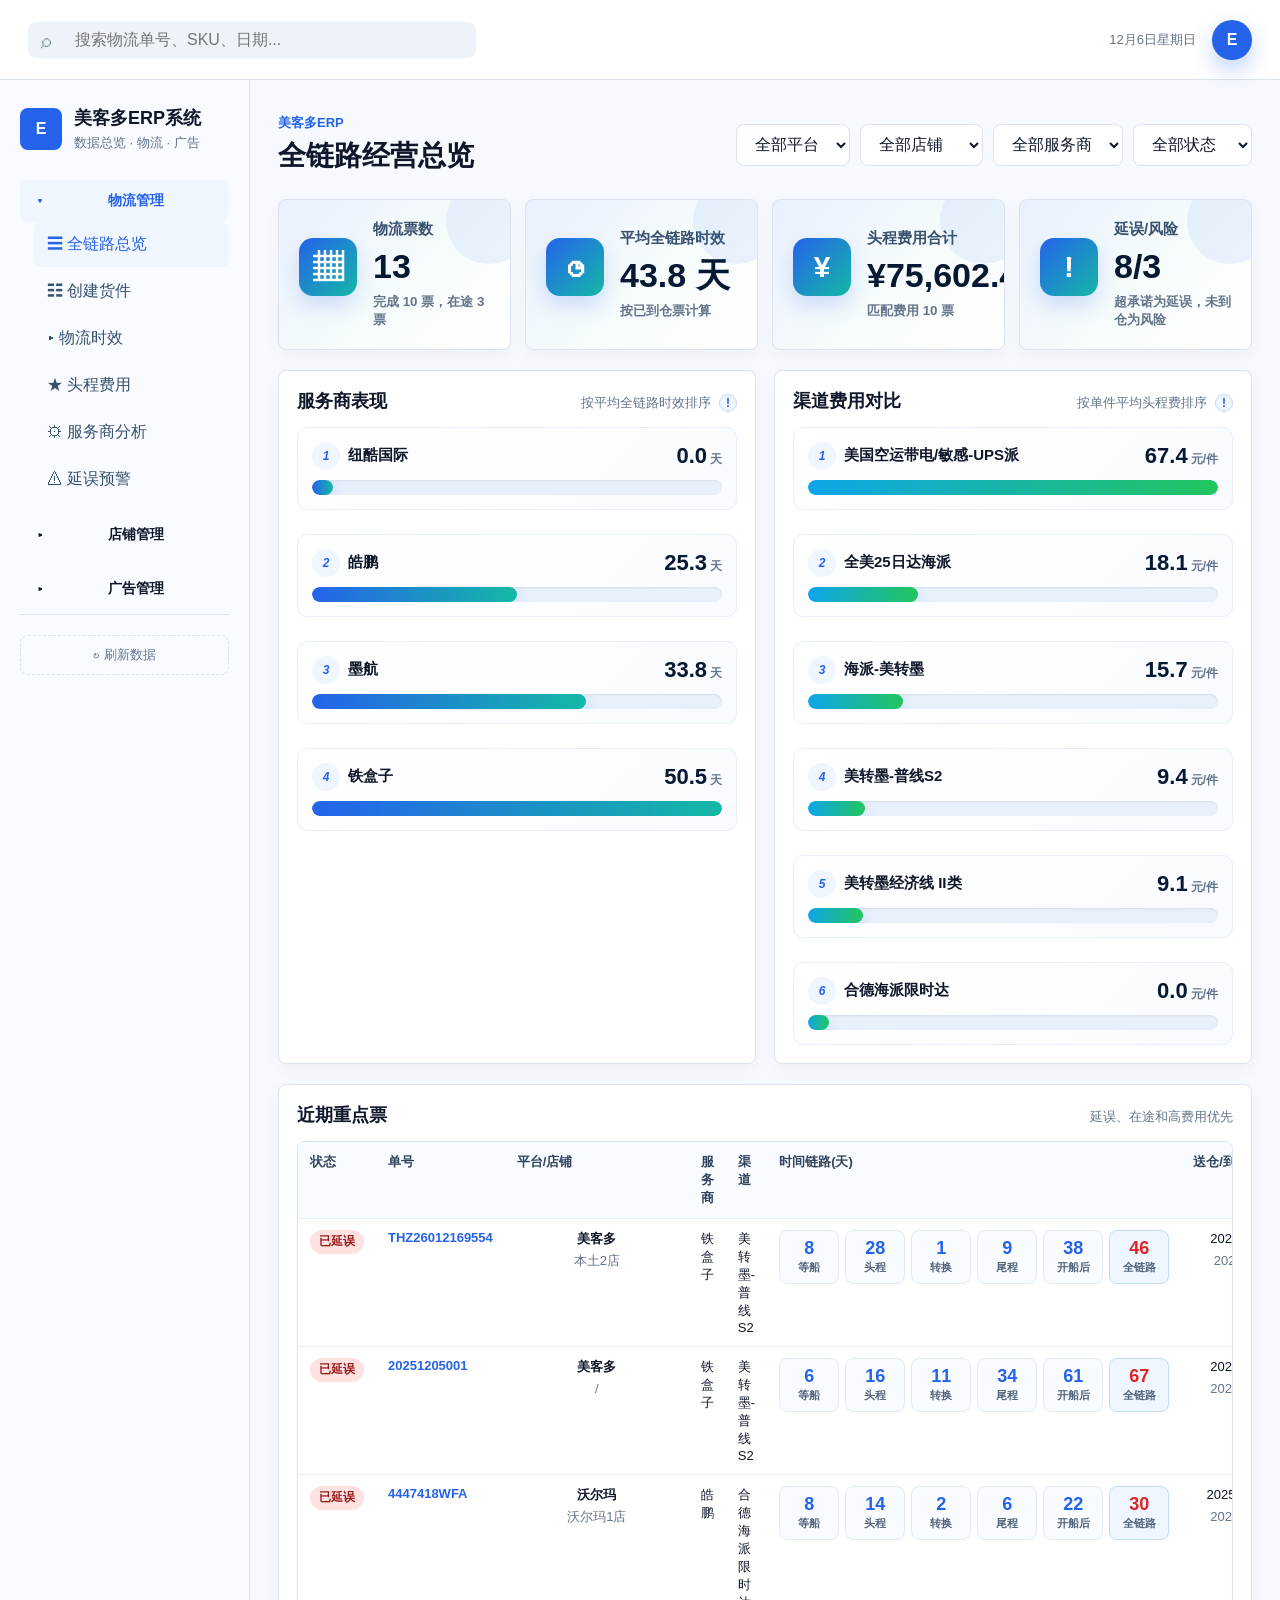
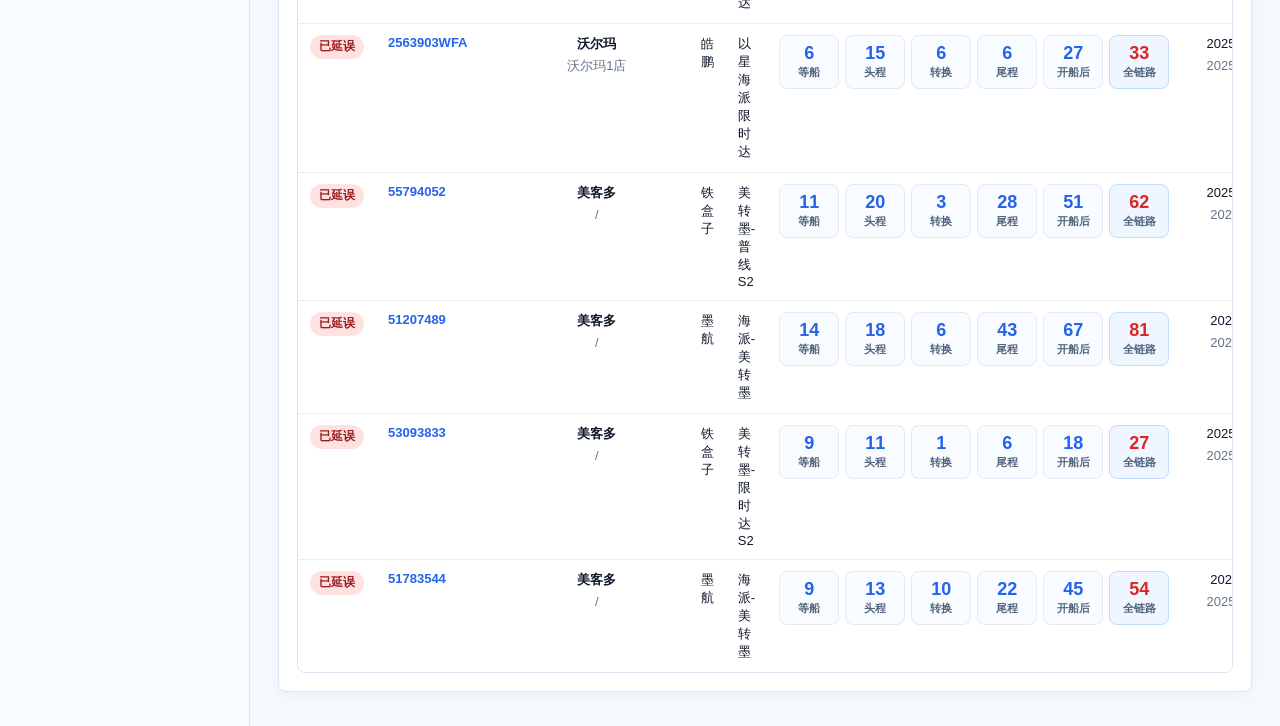
==== commit 46f5dd71: "新增店铺管理模块：整体店铺数据/订单明细/订单明细导入三个页面" ====
--- a/erp.html
+++ b/erp.html
@@ -56,6 +56,23 @@
               <button class="nav-btn" data-view="alerts">
                 <span class="nav-icon">&#9888;</span> 延误预警
               </button>
+            </div>
+          </div>
+          <div class="nav-group" data-group="store">
+            <button class="nav-group-toggle" data-group="store">
+              <span class="nav-group-arrow">&#9656;</span>
+              <span class="nav-group-text">店铺管理</span>
+            </button>
+            <div class="nav-group-items collapsed">
+              <a class="nav-btn" href="./store-overview.html" style="text-decoration:none">
+                <span class="nav-icon">&#128202;</span> 整体店铺数据
+              </a>
+              <a class="nav-btn" href="./sku-orders.html" style="text-decoration:none">
+                <span class="nav-icon">&#128203;</span> 订单明细
+              </a>
+              <a class="nav-btn" href="./data-import.html" style="text-decoration:none">
+                <span class="nav-icon">&#128229;</span> 订单明细导入
+              </a>
             </div>
           </div>
           <div class="nav-group" data-group="ads">
@@ -300,15 +317,47 @@
             </section>
           </section>
 
-          <!-- 视图2：SKU明细 -->
+          <!-- 视图2：单品广告诊断（API同步数据） -->
           <section id="ad-detail" class="view">
-            <div class="detail-toolbar">
-              <div class="sku-tabs" id="sku-tabs"></div>
-              <div class="month-tabs" id="detail-month-tabs"></div>
-            </div>
+            <div class="kpi-grid compact" id="ad-detail-kpis"></div>
             <section class="panel full-width">
+              <div class="panel-head"><h3>单品广告明细</h3><span>来自 Mercado Ads API 同步数据 &middot; 点击表头可排序</span></div>
+              <!-- 筛选工具栏 -->
+              <div class="detail-toolbar" id="adr-toolbar">
+                <select id="adr-filter-store" aria-label="店铺筛选">
+                  <option value="">全部店铺</option>
+                </select>
+                <select id="adr-filter-sku" aria-label="SKU筛选">
+                  <option value="">全部SKU</option>
+                </select>
+                <input id="adr-filter-start" type="date" aria-label="开始日期" />
+                <input id="adr-filter-end" type="date" aria-label="结束日期" />
+                <button class="ghost-btn" id="adr-reset-filter" type="button">重置</button>
+                <span id="adr-record-count" style="color:var(--muted);margin-left:auto;font-size:13px"></span>
+              </div>
               <div class="table-wrap detail-table-wrap">
-                <table id="detail-table"></table>
+                <table id="ad-records-table">
+                  <thead>
+                    <tr>
+                      <th data-sort="date">日期 &#8595;</th>
+                      <th data-sort="site">站点</th>
+                      <th data-sort="store">店铺</th>
+                      <th data-sort="product_sku">SKU</th>
+                      <th>商品名称</th>
+                      <th data-sort="impressions">曝光</th>
+                      <th data-sort="clicks">点击</th>
+                      <th>CTR</th>
+                      <th>CPC($)</th>
+                      <th data-sort="spend">花费($)</th>
+                      <th data-sort="orders">订单</th>
+                      <th data-sort="sales">销售额($)</th>
+                      <th>ACOS</th>
+                    </tr>
+                  </thead>
+                  <tbody id="ad-records-tbody">
+                    <tr><td colspan="13" style="text-align:center;color:var(--muted);padding:32px">加载中...</td></tr>
+                  </tbody>
+                </table>
               </div>
             </section>
           </section>
@@ -378,6 +427,170 @@
   <script src="./app.js?v=202605110001"></script>
   <!-- 统一适配层 -->
   <script src="./erp.js?v=2026051903"></script>
+  <!-- 单品广告诊断（ad_records）独立渲染 -->
+  <script>
+  (function() {
+    'use strict';
+    var API_BASE = '/api/ad-records';
+    var tbody = document.getElementById('ad-records-tbody');
+    var kpiBox = document.getElementById('ad-detail-kpis');
+    var countEl = document.getElementById('adr-record-count');
+    var fStore = document.getElementById('adr-filter-store');
+    var fSku = document.getElementById('adr-filter-sku');
+    var fStart = document.getElementById('adr-filter-start');
+    var fEnd = document.getElementById('adr-filter-end');
+    var resetBtn = document.getElementById('adr-reset-filter');
+
+    // 格式化
+    function fmt(n, d) { if(n==null||n==='') return '0'; var v=parseFloat(n); return isNaN(v)?'0':v.toFixed(d||2); }
+    function fmtInt(n) { if(n==null||n==='') return '0'; var v=parseInt(n); return isNaN(v)?'0':v.toLocaleString(); }
+    function fmtPct(a, b) { if(!b) return '0%'; return (a/b*100).toFixed(1)+'%'; }
+
+    // KPI 渲染
+    function renderKpis(s) {
+      if(!kpiBox) return;
+      var totalImp = parseInt(s.total_impressions)||0;
+      var totalClick = parseInt(s.total_clicks)||0;
+      var totalSpend = parseFloat(s.total_spend)||0;
+      var totalOrders = parseInt(s.total_orders)||0;
+      var totalSales = parseFloat(s.total_sales)||0;
+      var acos = totalSales > 0 ? totalSpend/totalSales : 0;
+      var cpc = totalClick > 0 ? totalSpend/totalClick : 0;
+      var ctr = totalImp > 0 ? totalClick/totalImp : 0;
+
+      kpiBox.innerHTML = [
+        '<div class="kpi"><div class="kpi-icon">&#x1F4CA;</div><div class="kpi-copy"><span>总曝光</span><strong>'+fmtInt(totalImp)+'</strong></div></div>',
+        '<div class="kpi"><div class="kpi-icon">&#x1F5B1;</div><div class="kpi-copy"><span>总点击</span><strong>'+fmtInt(totalClick)+'</strong><small>CTR '+fmtPct(totalClick,totalImp)+'</small></div></div>',
+        '<div class="kpi"><div class="kpi-icon">&#x1F4B0;</div><div class="kpi-copy"><span>总花费($)</span><strong>'+fmt(totalSpend)+'</strong><small>CPC $'+fmt(cpc)+'</small></div></div>',
+        '<div class="kpi"><div class="kpi-icon">&#x1F6D2;</div><div class="kpi-copy"><span>总订单</span><strong>'+fmtInt(totalOrders)+'</strong></div></div>',
+        '<div class="kpi"><div class="kpi-icon">&#x1F4B5;</div><div class="kpi-copy"><span>总销售额($)</span><strong>'+fmt(totalSales)+'</strong></div></div>',
+        '<div class="kpi acos-kpi"><div class="kpi-icon">&#x1F4C8;</div><div class="kpi-copy"><span>ACOS</span><strong>'+(acos<0.3?'':'class="danger"')+'>'+fmtPct(totalSpend,totalSales)+'</strong></div></div>',
+      ].join('');
+    }
+
+    // 表格渲染
+    function renderTable(records) {
+      if(!tbody) return;
+      if(countEl) countEl.textContent = records.length + ' 条记录';
+      if(!records.length) {
+        tbody.innerHTML = '<tr><td colspan="13" style="text-align:center;color:var(--muted);padding:32px">暂无数据</td></tr>';
+        return;
+      }
+      tbody.innerHTML = records.map(function(r) {
+        var imp = parseInt(r.impressions)||0;
+        var clk = parseInt(r.clicks)||0;
+        var spend = parseFloat(r.spend)||0;
+        var orders = parseInt(r.orders)||0;
+        var sales = parseFloat(r.sales)||0;
+        return '<tr>'+
+          '<td>'+(r.date||'')+'</td>'+
+          '<td>'+(r.site||'')+'</td>'+
+          '<td>'+(r.store||'')+'</td>'+
+          '<td><b>'+(r.product_sku||'')+'</b></td>'+
+          '<td style="max-width:200px;overflow:hidden;text-overflow:ellipsis;white-space:nowrap">'+(r.product_name||'')+'</td>'+
+          '<td>'+fmtInt(imp)+'</td>'+
+          '<td>'+fmtInt(clk)+'</td>'+
+          '<td>'+fmtPct(clk,imp)+'</td>'+
+          '<td>'+fmt(imp>0?spend/imp:0,3)+'</td>'+
+          '<td>'+fmt(spend)+'</td>'+
+          '<td>'+fmtInt(orders)+'</td>'+
+          '<td>'+fmt(sales)+'</td>'+
+          '<td>'+(sales>0?fmtPct(spend,sales):'-')+'</td>'+
+        '</tr>';
+      }).join('');
+    }
+
+    // 加载数据
+    function loadData() {
+      var params = [];
+      if(fStore && fStore.value) params.push('store='+encodeURIComponent(fStore.value));
+      if(fSku && fSku.value) params.push('sku='+encodeURIComponent(fSku.value));
+      if(fStart && fStart.value) params.push('start='+fStart.value);
+      if(fEnd && fEnd.value) params.push('end='+fEnd.value);
+      var url = API_BASE + (params.length?'?'+params.join('&'):'');
+
+      fetch(url).then(function(r){ return r.json(); }).then(function(res){
+        renderKpis(res.summary || {});
+        renderTable(res.records || []);
+      }).catch(function(e){
+        console.error('[ad-records] 加载失败:', e);
+        if(tbody) tbody.innerHTML = '<tr><td colspan="13" style="text-align:center;color:#e74c3c;padding:32px">加载失败，请确认Flask服务正在运行</td></tr>';
+      });
+    }
+
+    // 填充筛选器选项
+    function loadFilters() {
+      fetch(API_BASE+'/stores').then(function(r){return r.json()}).then(function(list){
+        if(!fStore) return;
+        list.forEach(function(s){ var o=document.createElement('option'); o.value=s; o.textContent=s; fStore.appendChild(o); });
+      });
+      fetch(API_BASE+'/skus').then(function(r){return r.json()}).then(function(list){
+        if(!fSku) return;
+        list.forEach(function(s){ var o=document.createElement('option'); o.value=s; o.textContent=s; fSku.appendChild(o); });
+      });
+    }
+
+    // 筛选事件
+    function bindFilters() {
+      [fStore, fSku, fStart, fEnd].forEach(function(el){
+        if(el) el.addEventListener('change', loadData);
+        if(el && el.type==='date') el.addEventListener('change', loadData);
+      });
+      if(resetBtn) resetBtn.addEventListener('click', function(){
+        if(fStore) fStore.value='';
+        if(fSku) fSku.value='';
+        if(fStart) fStart.value='';
+        if(fEnd) fEnd.value='';
+        loadData();
+      });
+
+      // 表头排序
+      var table = document.getElementById('ad-records-table');
+      if(table) table.querySelectorAll('th[data-sort]').forEach(function(th){
+        th.style.cursor='pointer';
+        th.addEventListener('click', function(){
+          var field = this.dataset.sort;
+          var asc = this.getAttribute('data-asc')!=='false';
+          // 更新所有表头箭头
+          table.querySelectorAll('th[data-sort]').forEach(function(h){ h.innerHTML=h.innerHTML.split(' ')[0]; });
+          this.innerHTML += asc ? ' &#8595;' : ' &#8593;';
+          this.setAttribute('data-asc', String(!asc));
+
+          var rows = Array.from(tbody.querySelectorAll('tr'));
+          rows.sort(function(a,b){
+            var va=a.cells[Array.from(th.parentNode.children).indexOf(th)-1].textContent;
+            var vb=b.cells[Array.from(th.parentNode.children).indexOf(th)-1].textContent;
+            // 数字排序
+            var na=parseFloat(va.replace(/,/g,'')), nb=parseFloat(vb.replace(/,/g,''));
+            if(!isNaN(na)&&!isNaN(nb)) return asc?na-nb:nb-na;
+            return asc?va.localeCompare(vb):vb.localeCompare(va);
+          });
+          rows.forEach(function(r){ tbody.appendChild(r); });
+        });
+      });
+    }
+
+    // 暴露全局加载函数（供 erp.js 切换视图时调用）
+    window.loadAdRecords = function() {
+      loadFilters();
+      bindFilters();
+      loadData();
+    };
+
+    // 当 DOM ready 且切换到 ad-detail 时自动加载
+    // 通过 MutationObserver 监听 view 激活
+    var detailSection = document.getElementById('ad-detail');
+    if(detailSection) {
+      var observer = new MutationObserver(function(){
+        if(detailSection.classList.contains('active') && !detailSection._loaded) {
+          detailSection._loaded = true;
+          window.loadAdRecords();
+        }
+      });
+      observer.observe(detailSection, { attributes: true, attributeFilter: ['class'] });
+    }
+  })();
+  </script>
 </body>
 </html>
 
@@ -387,7 +600,7 @@
 
 
 
-
-
-
-
+
+
+
+
